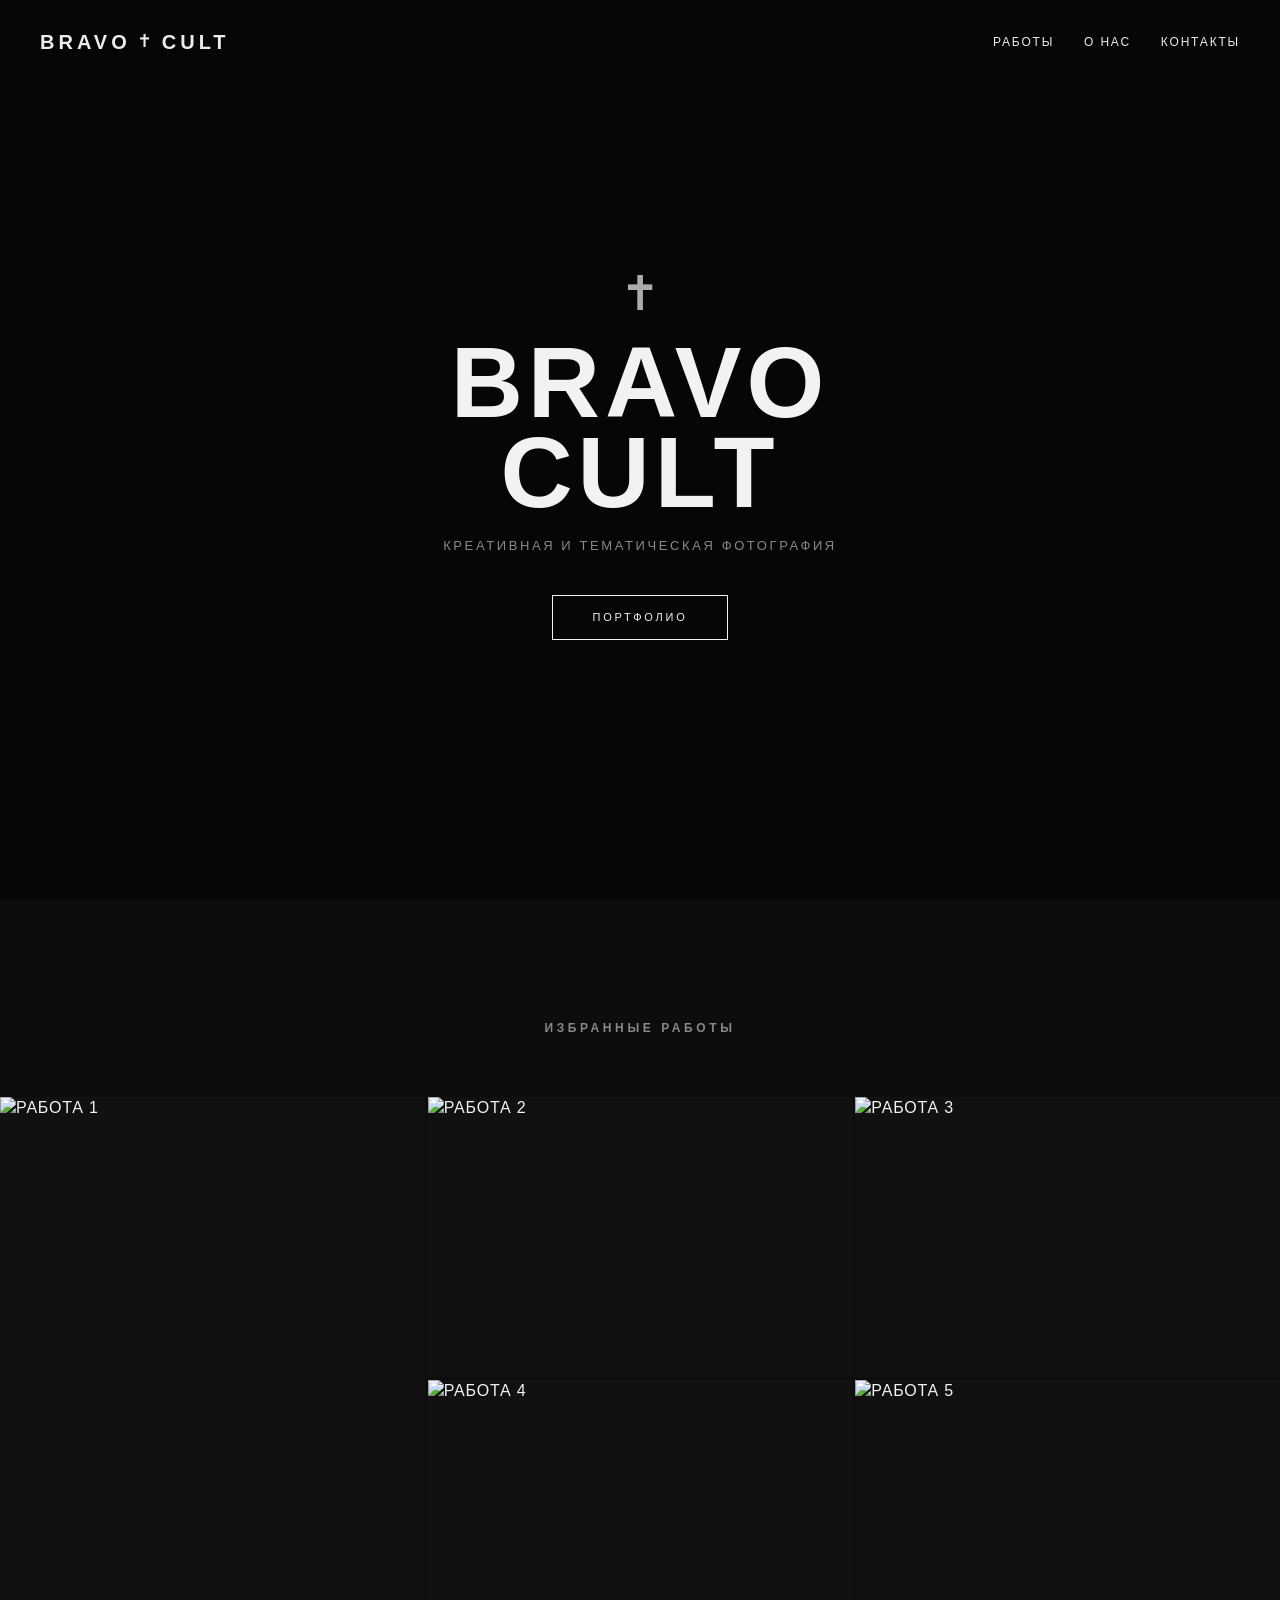
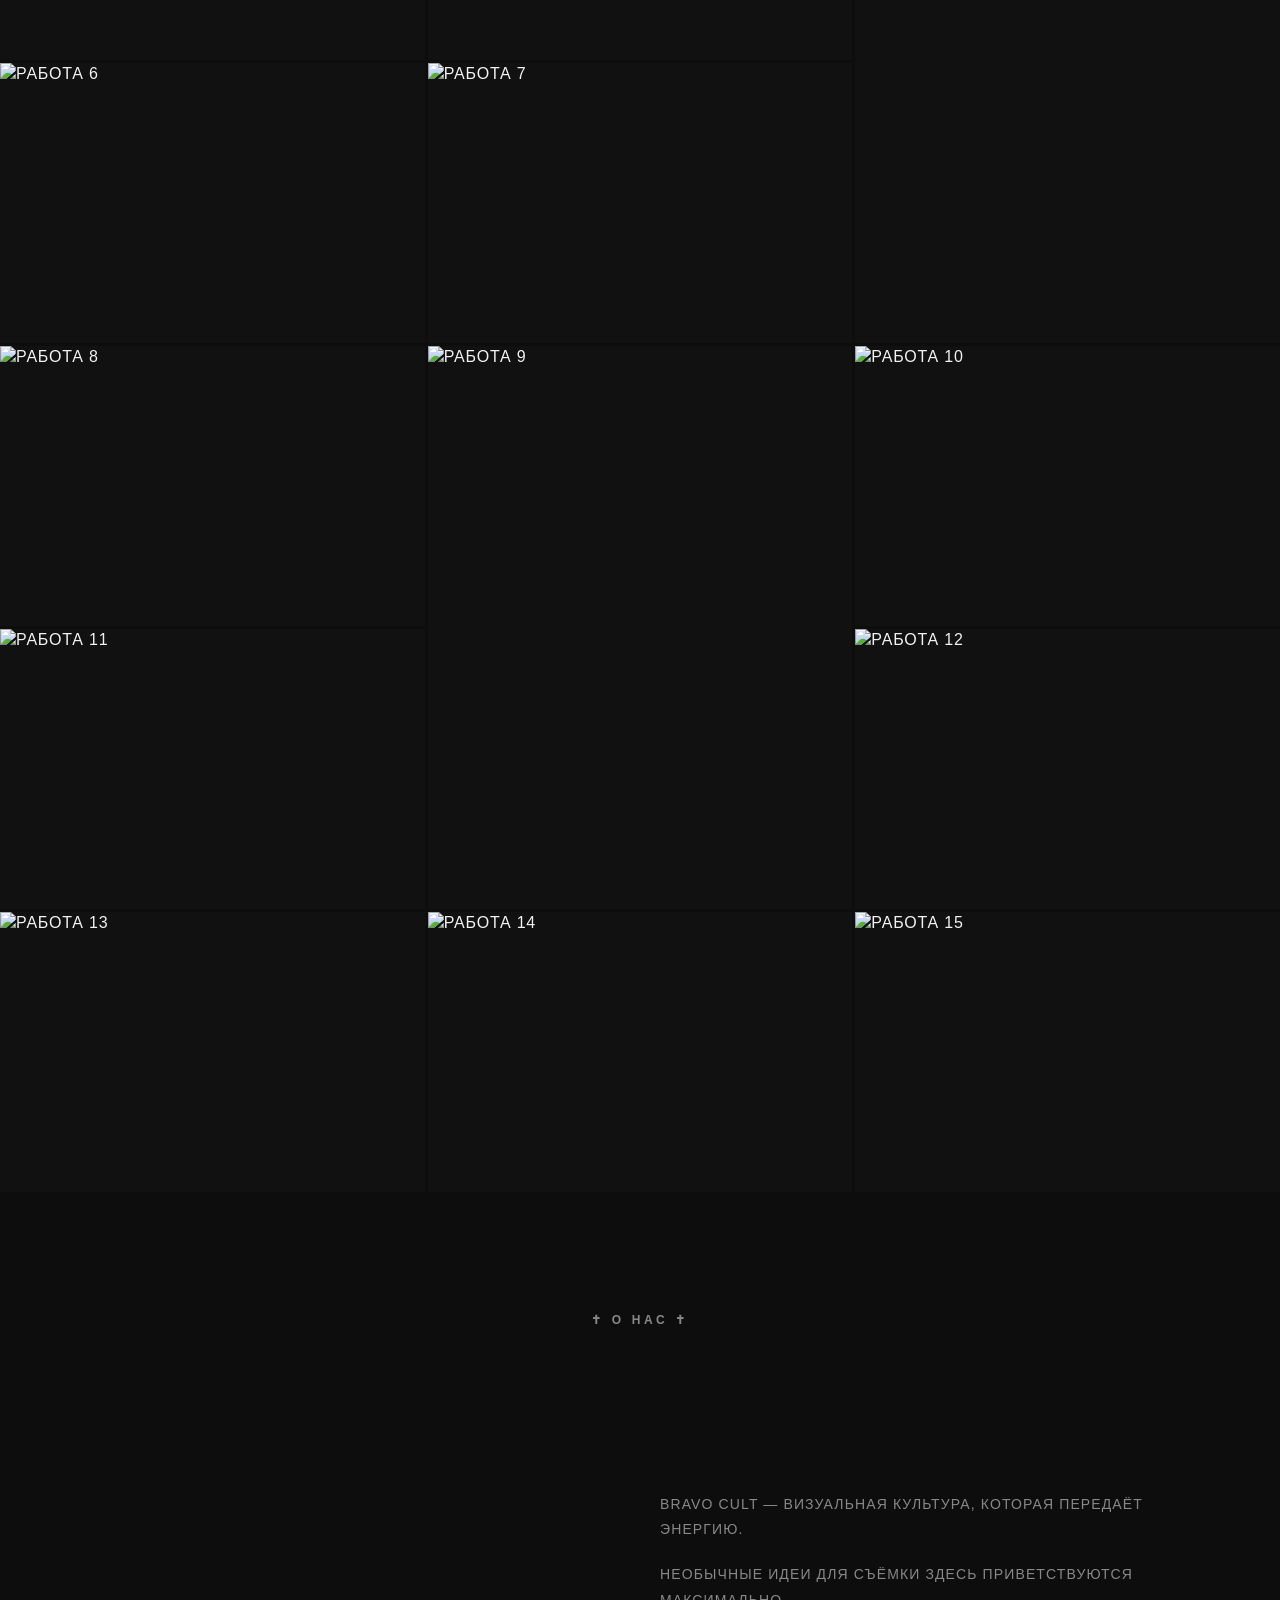
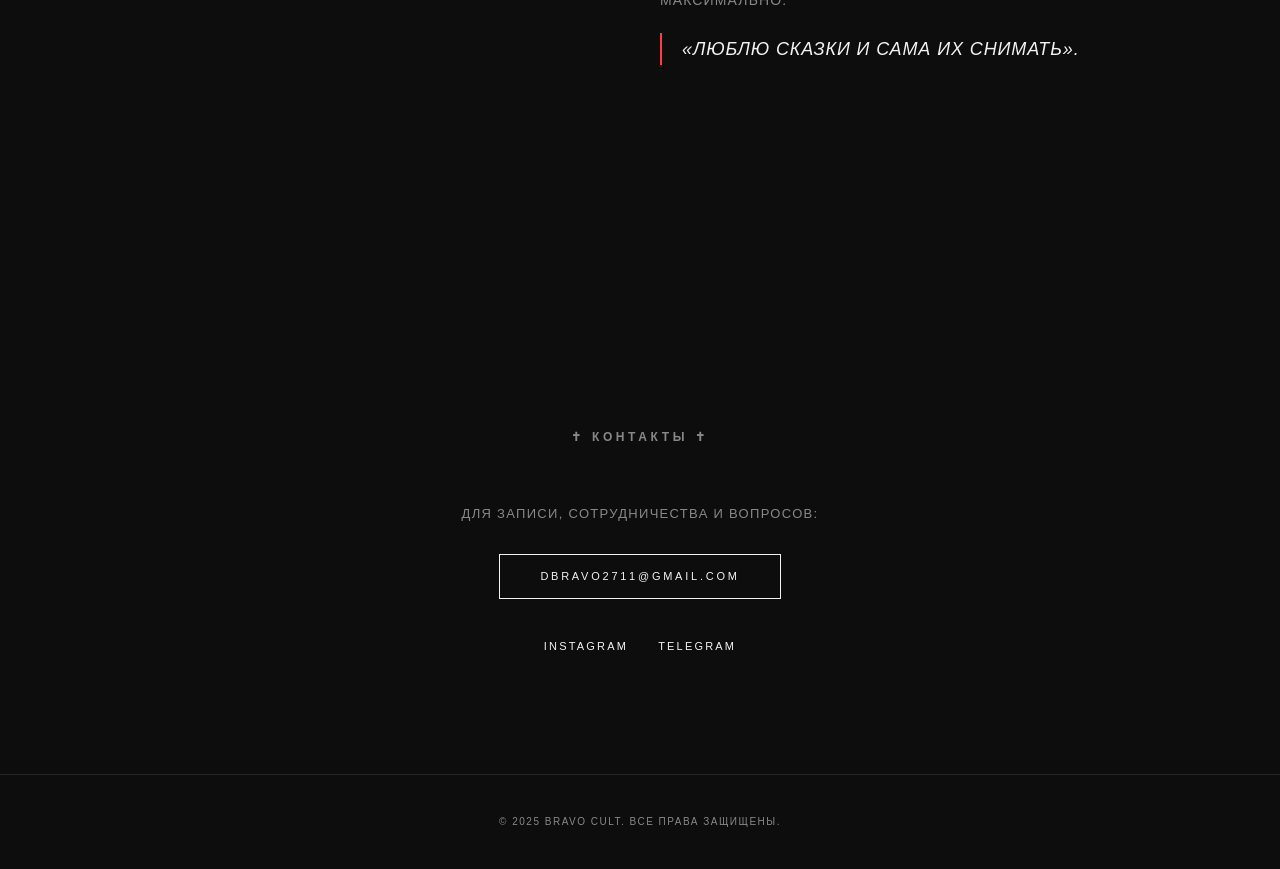
==== index.html @ 4086d9b0 "Add files via upload" ====
<!DOCTYPE html>
<html lang="ru">
<head>
    <meta charset="UTF-8">
    <meta name="viewport" content="width=device-width, initial-scale=1.0">
    <title>BRAVO CULT — Креативная фотография</title>
    <link rel="icon" href="img/favicon.svg" type="image/svg+xml">
    <link rel="stylesheet" href="style.css">
</head>
<body>
    <!-- Фоновый шум -->
    <div class="noise"></div>

    <!-- Шапка -->
    <header class="header">
        <a href="/" class="logo">
            BRAVO<span class="logo-cross">&#10013;</span>CULT
        </a>
        <nav class="nav">
            <a href="#work">РАБОТЫ</a>
            <a href="#about">О НАС</a>
            <a href="#contact">КОНТАКТЫ</a>
        </nav>
    </header>

    <!-- Главный экран -->
    <section class="hero" style="background-image: url('img/hero-bg.jpg');">
        <div class="hero-overlay"></div>
        <div class="hero-content">
            <div class="hero-icon">&#10013;</div>
            <h1 class="hero-title">BRAVO<br>CULT</h1>
            <p class="hero-subtitle">Креативная и тематическая фотография</p>
            <a href="#work" class="btn-outline">ПОРТФОЛИО</a>
        </div>
    </section>

    <!-- Работы -->
    <section id="work" class="section">
        <h2 class="section-title">ИЗБРАННЫЕ РАБОТЫ</h2>
        <div class="grid">
            <div class="grid-item tall">
                <img src="img/photo-1.jpg" alt="Работа 1" loading="lazy" onclick="openLightbox(this.src)">
            </div>
            <div class="grid-item">
                <img src="img/photo-2.jpg" alt="Работа 2" loading="lazy" onclick="openLightbox(this.src)">
            </div>
            <div class="grid-item">
                <img src="img/photo-3.jpg" alt="Работа 3" loading="lazy" onclick="openLightbox(this.src)">
            </div>
            <div class="grid-item">
                <img src="img/photo-4.jpg" alt="Работа 4" loading="lazy" onclick="openLightbox(this.src)">
            </div>
            <div class="grid-item tall">
                <img src="img/photo-5.jpg" alt="Работа 5" loading="lazy" onclick="openLightbox(this.src)">
            </div>
            <div class="grid-item">
                <img src="img/photo-6.jpg" alt="Работа 6" loading="lazy" onclick="openLightbox(this.src)" class="crop-top">
            </div>
            <div class="grid-item">
                <img src="img/photo-7.jpg" alt="Работа 7" loading="lazy" onclick="openLightbox(this.src)">
            </div>
            <div class="grid-item">
                <img src="img/photo-8.jpg" alt="Работа 8" loading="lazy" onclick="openLightbox(this.src)">
            </div>
            <div class="grid-item tall">
                <img src="img/photo-9.jpg" alt="Работа 9" loading="lazy" onclick="openLightbox(this.src)">
            </div>
            <div class="grid-item">
                <img src="img/photo-10.jpg" alt="Работа 10" loading="lazy" onclick="openLightbox(this.src)">
            </div>
            <div class="grid-item">
                <img src="img/photo-11.jpg" alt="Работа 11" loading="lazy" onclick="openLightbox(this.src)">
            </div>
            <div class="grid-item">
                <img src="img/photo-12.jpg" alt="Работа 12" loading="lazy" onclick="openLightbox(this.src)">
            </div>
            <div class="grid-item">
                <img src="img/photo-13.jpg" alt="Работа 13" loading="lazy" onclick="openLightbox(this.src)" class="crop-top">
            </div>
            <div class="grid-item">
                <img src="img/photo-14.jpg" alt="Работа 14" loading="lazy" onclick="openLightbox(this.src)">
            </div>
            <div class="grid-item">
                <img src="img/photo-15.jpg" alt="Работа 15" loading="lazy" onclick="openLightbox(this.src)" class="crop-top">
            </div>
        </div>
    </section>

    <!-- О нас -->
    <section id="about" class="section about">
        <h2 class="section-title">&#10013; О НАС &#10013;</h2>
        <div class="about-content">
            <div class="about-image" style="background-image: url('img/hero-bg.jpg');"></div>
            <div class="about-text">
                <p>BRAVO CULT — визуальная культура, которая передаёт энергию.</p>
                <p>Необычные идеи для съёмки здесь приветствуются максимально.</p>
                <p class="about-quote">«Люблю сказки и сама их снимать».</p>
            </div>
        </div>
    </section>

    <!-- Контакты -->
    <section id="contact" class="section contact">
        <h2 class="section-title">&#10013; КОНТАКТЫ &#10013;</h2>
        <div class="contact-content">
            <p>Для записи, сотрудничества и вопросов:</p>
            <a href="mailto:dbravo2711@gmail.com" class="btn-outline">dbravo2711@gmail.com</a>
            <div class="social-links">
                <a href="https://instagram.com/d_bravo888" target="_blank">INSTAGRAM</a>
                <a href="https://t.me/dianabravo777" target="_blank">TELEGRAM</a>
            </div>
        </div>
    </section>

    <!-- Подвал -->
    <footer class="footer">
        <p>&copy; 2025 BRAVO CULT. Все права защищены.</p>
    </footer>

    <!-- Лайтбокс -->
    <div id="lightbox" class="lightbox" onclick="closeLightbox()">
        <span class="lightbox-close">&times;</span>
        <img id="lightbox-img" src="" alt="Просмотр фото">
    </div>

    <script src="script.js"></script>
</body>
</html>
---- style.css ----
/* ========== RESET & BASE ========== */
*,
*::before,
*::after {
    margin: 0;
    padding: 0;
    box-sizing: border-box;
}

:root {
    --white: #f2f2f2;
    --black: #0d0d0d;
    --gray: #888;
    --accent: #ff3b3b;
    --transition: 0.4s cubic-bezier(0.25, 0.1, 0.25, 1);
}

html {
    scroll-behavior: smooth;
}

body {
    font-family: 'Helvetica Neue', 'Arial', sans-serif;
    background-color: var(--black);
    color: var(--white);
    line-height: 1.4;
    letter-spacing: 0.05em;
    text-transform: uppercase;
    overflow-x: hidden;
    position: relative;
}

/* ========== NOISE OVERLAY ========== */
.noise {
    position: fixed;
    top: 0;
    left: 0;
    width: 100%;
    height: 100%;
    background-image: url('img/bg-texture.jpg');
    opacity: 0.04;
    pointer-events: none;
    z-index: 100;
}

/* ========== HEADER ========== */
.header {
    position: fixed;
    top: 0;
    left: 0;
    width: 100%;
    padding: 28px 40px;
    display: flex;
    justify-content: space-between;
    align-items: center;
    z-index: 50;
    mix-blend-mode: difference;
}

.logo {
    font-size: 20px;
    font-weight: 700;
    letter-spacing: 0.2em;
    color: var(--white);
    text-decoration: none;
    display: flex;
    align-items: center;
    gap: 6px;
}

.logo-cross {
    font-size: 18px;
    font-weight: 300;
    color: var(--white);
}

.nav {
    display: flex;
    gap: 30px;
}

.nav a {
    color: var(--white);
    text-decoration: none;
    font-size: 12px;
    letter-spacing: 0.15em;
    position: relative;
    transition: var(--transition);
}

.nav a::after {
    content: '';
    position: absolute;
    bottom: -4px;
    left: 0;
    width: 0;
    height: 1px;
    background: var(--white);
    transition: var(--transition);
}

.nav a:hover::after {
    width: 100%;
}

/* ========== HERO ========== */
.hero {
    height: 100vh;
    background-size: cover;
    background-position: center;
    position: relative;
    display: flex;
    align-items: center;
    justify-content: center;
}

.hero-overlay {
    position: absolute;
    inset: 0;
    background: rgba(0, 0, 0, 0.55);
}

.hero-content {
    position: relative;
    text-align: center;
    z-index: 2;
}

.hero-icon {
    font-size: 48px;
    font-weight: 100;
    color: var(--white);
    margin-bottom: 10px;
    opacity: 0.7;
}

.hero-title {
    font-size: clamp(48px, 8vw, 100px);
    font-weight: 900;
    letter-spacing: 0.05em;
    line-height: 0.9;
    margin-bottom: 20px;
}

.hero-subtitle {
    font-size: 13px;
    color: var(--gray);
    letter-spacing: 0.2em;
    margin-bottom: 40px;
}

/* ========== BUTTON ========== */
.btn-outline {
    display: inline-block;
    padding: 14px 40px;
    border: 1px solid var(--white);
    color: var(--white);
    text-decoration: none;
    font-size: 11px;
    letter-spacing: 0.25em;
    transition: var(--transition);
}

.btn-outline:hover {
    background: var(--white);
    color: var(--black);
}

/* ========== SECTIONS ========== */
.section {
    padding: 120px 0;
    max-width: 100%;
    margin: 0 auto;
}

#work.section {
    padding: 120px 0 0 0;
}

.section-title {
    font-size: 12px;
    color: var(--gray);
    letter-spacing: 0.3em;
    margin-bottom: 60px;
    text-align: center;
    padding: 0 40px;
}

/* ========== GRID ========== */
.grid {
    display: grid;
    grid-template-columns: repeat(3, 1fr);
    grid-auto-rows: 280px;
    gap: 3px;
}

.grid-item {
    position: relative;
    cursor: pointer;
    overflow: hidden;
    background-color: #111;
}

.grid-item img {
    width: 100%;
    height: 100%;
    object-fit: cover;
    object-position: center;
    display: block;
    transition: transform 0.5s ease;
}

.grid-item:hover img {
    transform: scale(1.04);
}

.grid-item::after {
    content: '';
    position: absolute;
    inset: 0;
    background: rgba(0, 0, 0, 0.2);
    opacity: 0;
    transition: opacity 0.3s ease;
    pointer-events: none;
    z-index: 1;
}

.grid-item:hover::after {
    opacity: 1;
}

.grid-item.tall {
    grid-row: span 2;
}

.grid-item.wide {
    grid-column: span 2;
}
.grid-item img.crop-top {
    object-position: top center;
}
/* ========== LIGHTBOX ========== */
.lightbox {
    display: none;
    position: fixed;
    inset: 0;
    z-index: 200;
    background: rgba(0, 0, 0, 0.95);
    cursor: pointer;
    align-items: center;
    justify-content: center;
}

.lightbox.active {
    display: flex;
}

.lightbox img {
    max-width: 95vw;
    max-height: 95vh;
    object-fit: contain;
    box-shadow: 0 0 60px rgba(0, 0, 0, 0.5);
}

.lightbox-close {
    position: absolute;
    top: 30px;
    right: 40px;
    color: var(--white);
    font-size: 40px;
    cursor: pointer;
    z-index: 201;
    opacity: 0.7;
    transition: opacity 0.3s;
}

.lightbox-close:hover {
    opacity: 1;
}

/* ========== ABOUT ========== */
.about-content {
    display: grid;
    grid-template-columns: 1fr 1fr;
    gap: 40px;
    align-items: center;
    padding: 0 40px;
    max-width: 1200px;
    margin: 0 auto;
}

.about-image {
    height: 400px;
    background-size: cover;
    background-position: center;
    filter: grayscale(100%);
}

.about-text p {
    font-size: 14px;
    color: var(--gray);
    letter-spacing: 0.08em;
    margin-bottom: 20px;
    line-height: 1.8;
}

.about-quote {
    font-size: 18px !important;
    color: var(--white) !important;
    font-style: italic;
    letter-spacing: 0.05em !important;
    border-left: 2px solid var(--accent);
    padding-left: 20px;
}

/* ========== CONTACT ========== */
.contact-content {
    text-align: center;
    padding: 0 40px;
}

.contact-content p {
    font-size: 13px;
    color: var(--gray);
    letter-spacing: 0.1em;
    margin-bottom: 30px;
}

.social-links {
    display: flex;
    gap: 30px;
    justify-content: center;
    margin-top: 40px;
}

.social-links a {
    font-size: 11px;
    color: var(--white);
    text-decoration: none;
    letter-spacing: 0.2em;
    transition: var(--transition);
}

.social-links a:hover {
    color: var(--accent);
}

/* ========== FOOTER ========== */
.footer {
    text-align: center;
    padding: 40px;
    border-top: 1px solid rgba(255, 255, 255, 0.1);
}

.footer p {
    font-size: 10px;
    color: var(--gray);
    letter-spacing: 0.15em;
}

/* ========== RESPONSIVE ========== */
@media (max-width: 768px) {
    .header {
        padding: 20px;
    }

    .logo {
        font-size: 16px;
    }

    .nav {
        gap: 15px;
    }

    .nav a {
        font-size: 10px;
    }

    .section {
        padding: 80px 0;
    }

    #work.section {
        padding: 80px 0 0 0;
    }

    .section-title {
        padding: 0 20px;
    }

    .grid {
        grid-template-columns: repeat(3, 1fr);
        grid-auto-rows: 180px;
        gap: 2px;
    }

    .about-content {
        grid-template-columns: 1fr;
        padding: 0 20px;
    }

    .about-image {
        height: 250px;
    }

    .hero-icon {
        font-size: 32px;
    }

    .lightbox-close {
        top: 20px;
        right: 20px;
        font-size: 30px;
    }
}

@media (max-width: 480px) {
    .grid {
        grid-template-columns: repeat(3, 1fr);
        grid-auto-rows: 140px;
        gap: 2px;
    }

    .hero-title {
        font-size: 36px;
    }
}
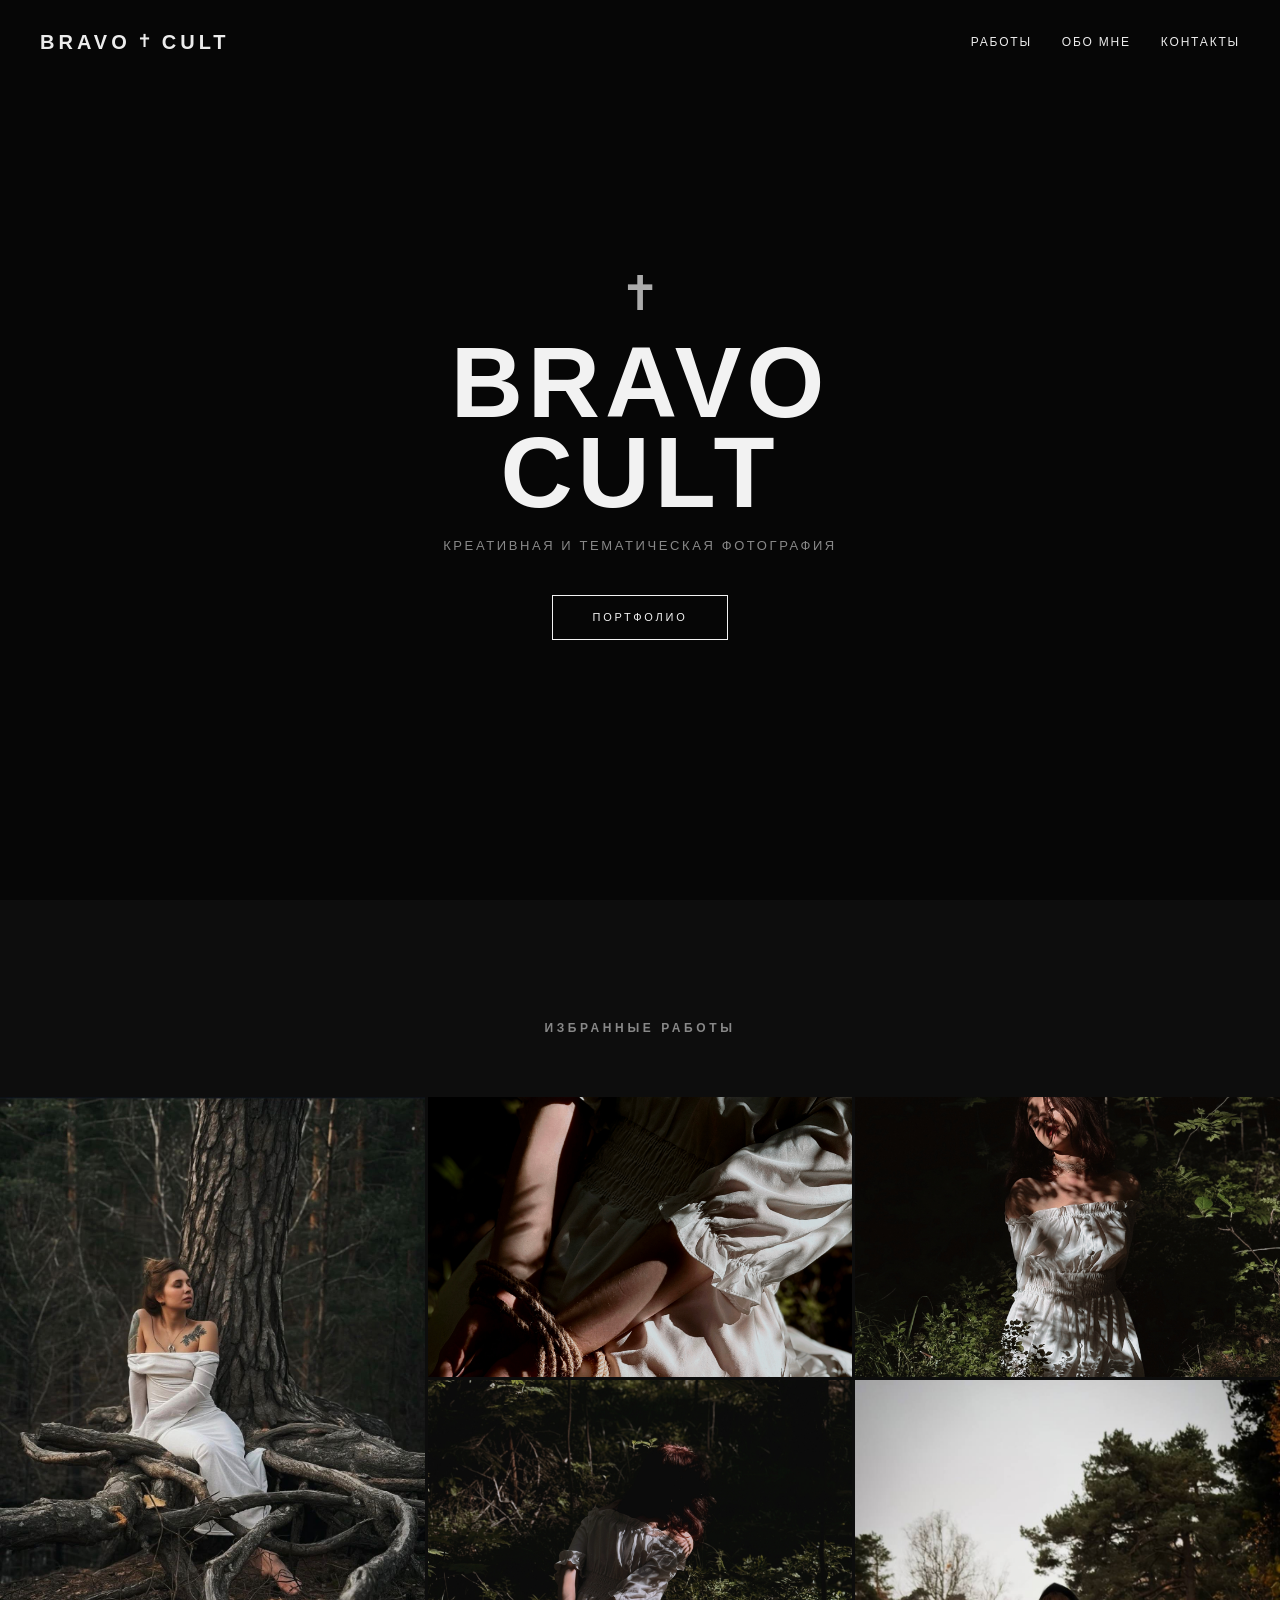
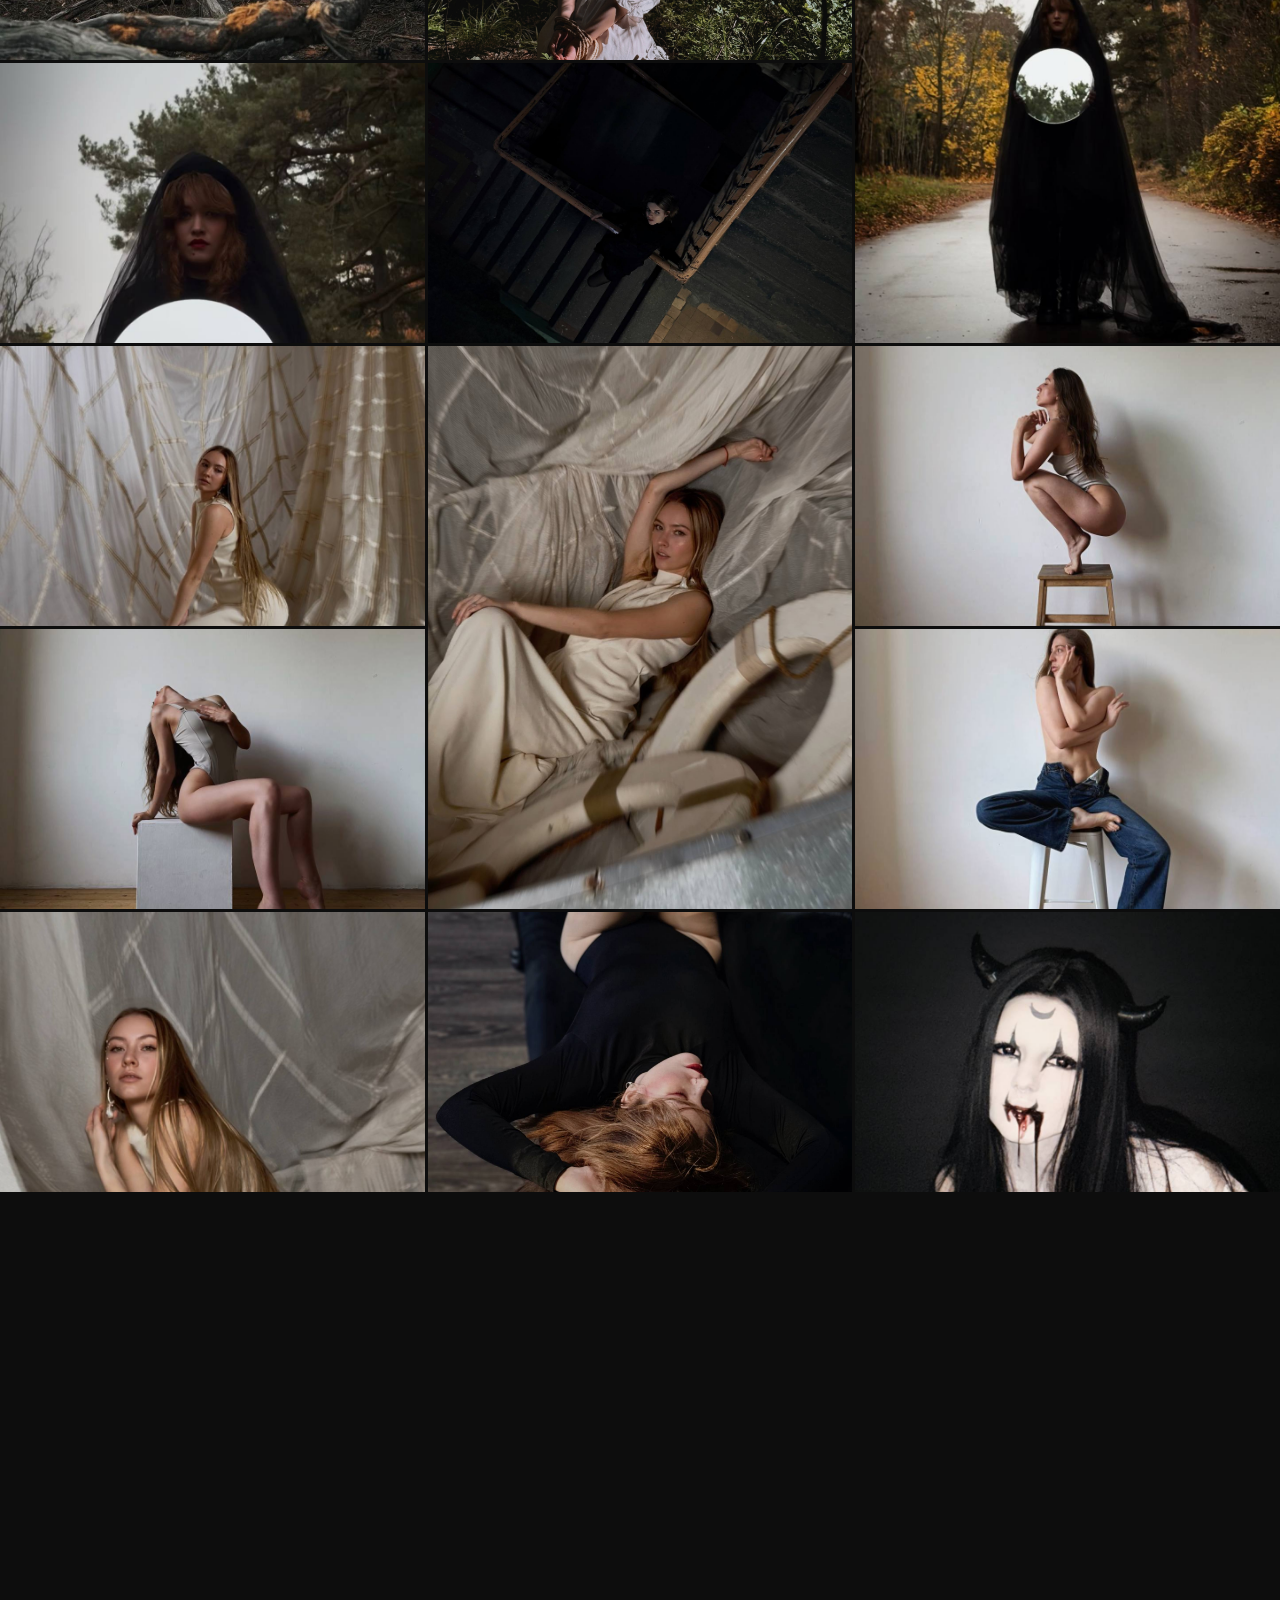
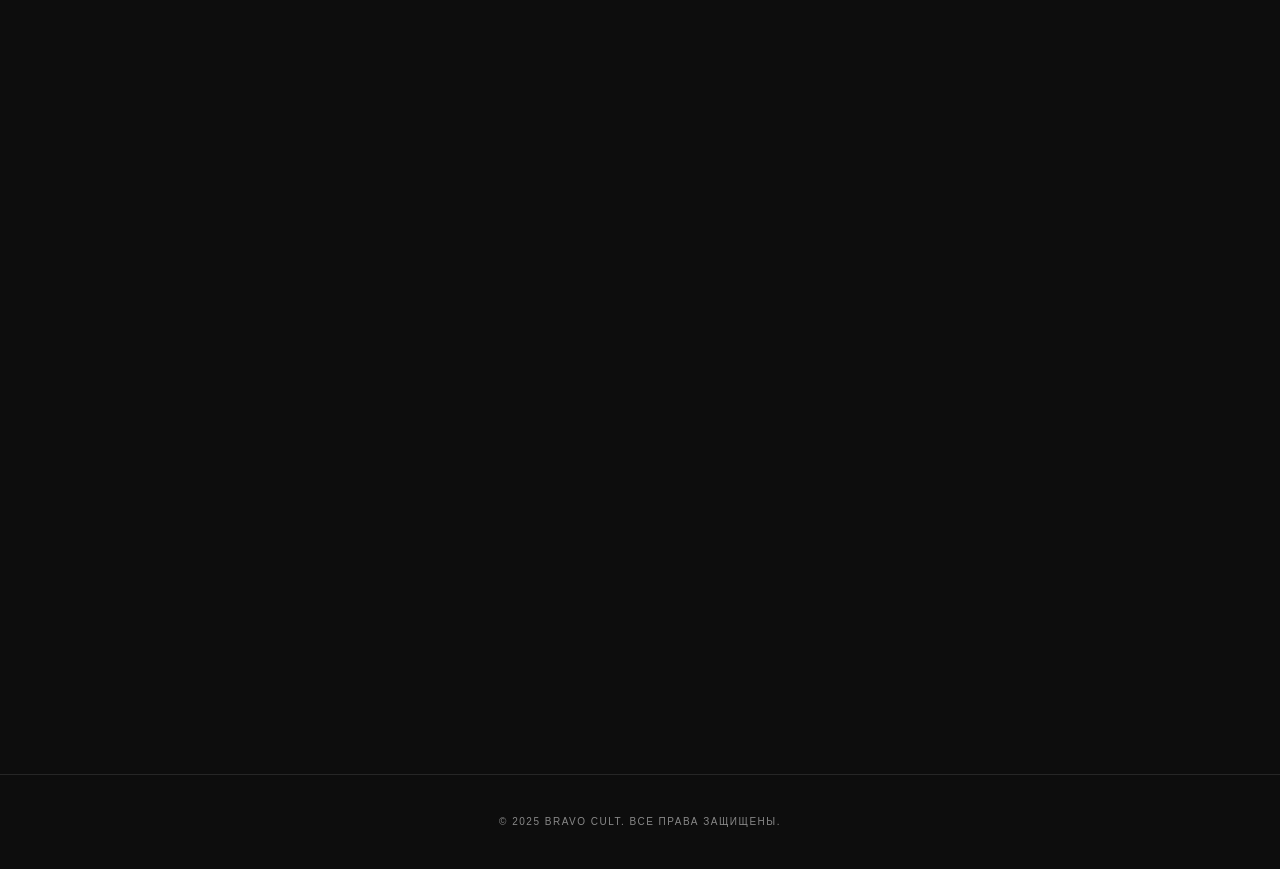
==== commit 573f6186: "Update index.html" ====
--- a/index.html
+++ b/index.html
@@ -18,7 +18,7 @@
         </a>
         <nav class="nav">
             <a href="#work">РАБОТЫ</a>
-            <a href="#about">О НАС</a>
+            <a href="#about">ОБО МНЕ</a>
             <a href="#contact">КОНТАКТЫ</a>
         </nav>
     </header>
@@ -88,7 +88,7 @@
 
     <!-- О нас -->
     <section id="about" class="section about">
-        <h2 class="section-title">&#10013; О НАС &#10013;</h2>
+        <h2 class="section-title">&#10013; ОБО МНЕ &#10013;</h2>
         <div class="about-content">
             <div class="about-image" style="background-image: url('img/hero-bg.jpg');"></div>
             <div class="about-text">
@@ -125,4 +125,4 @@
 
     <script src="script.js"></script>
 </body>
-</html>+</html>
